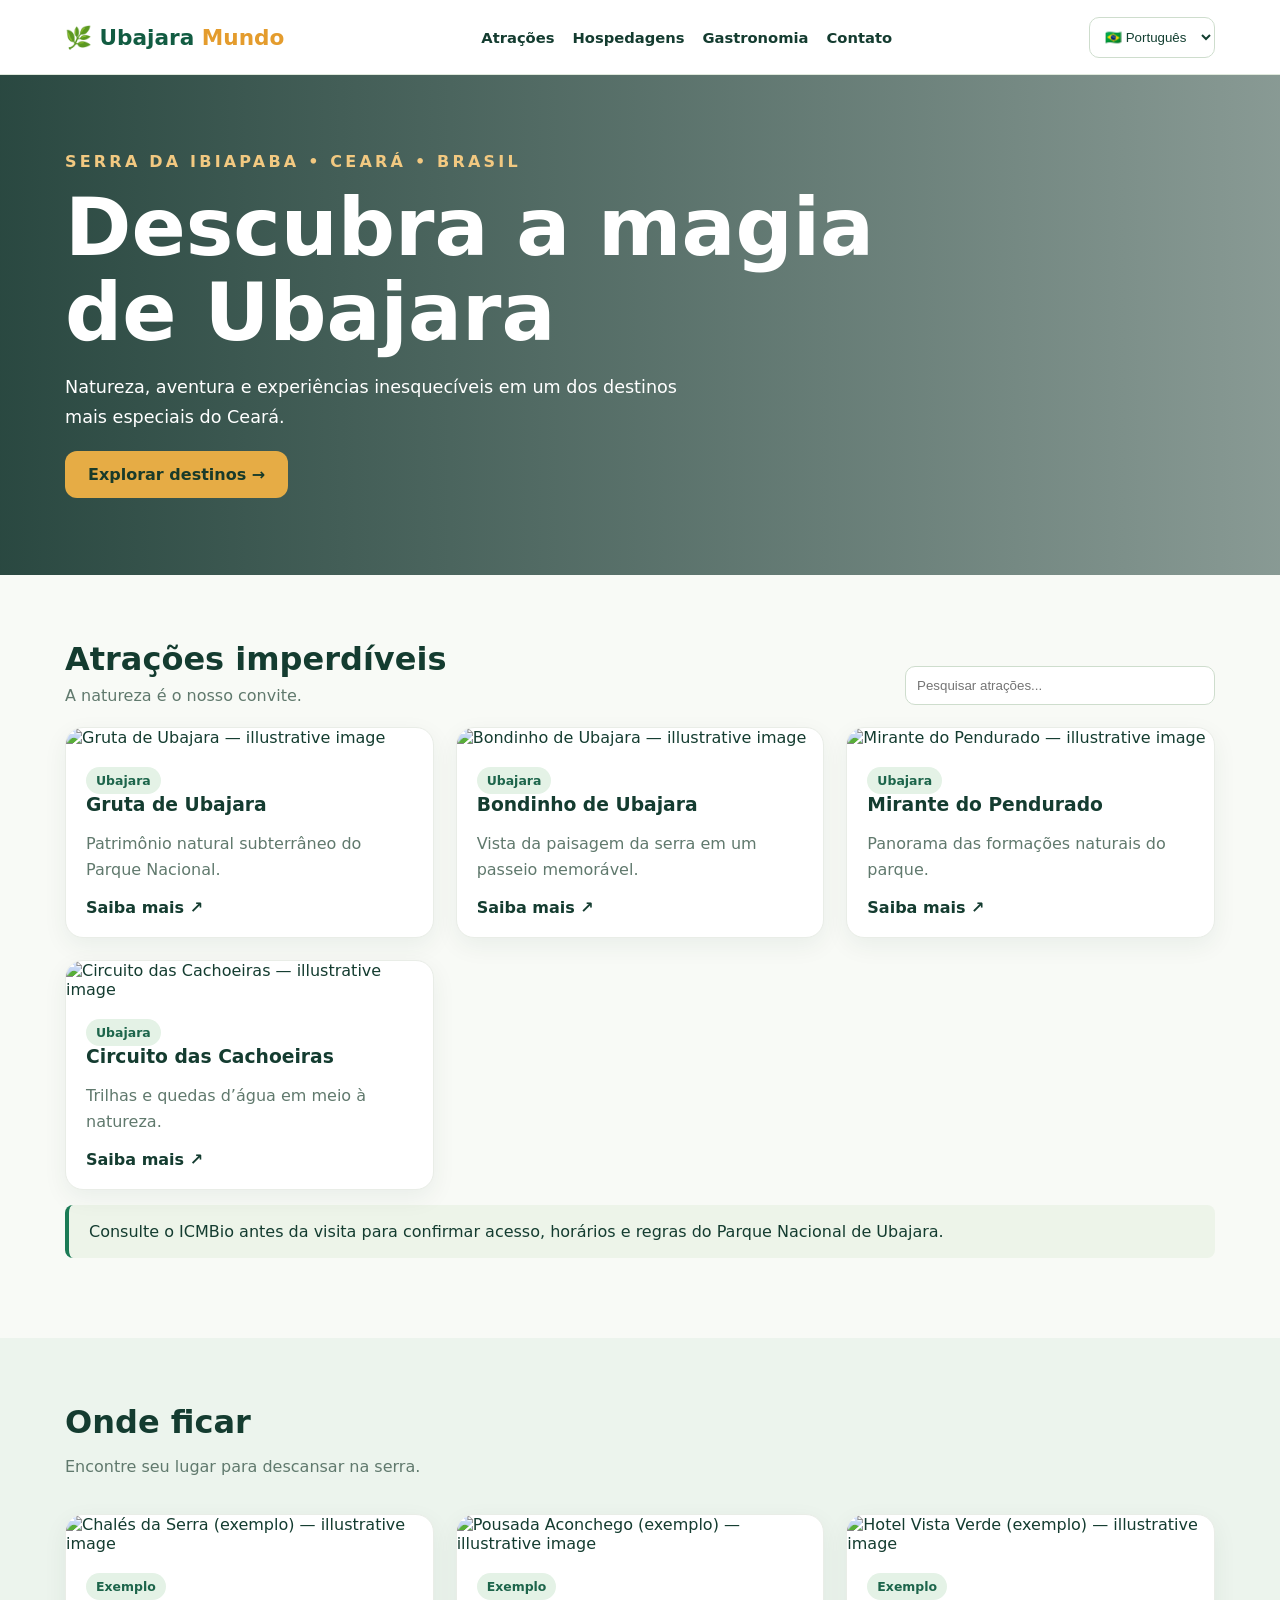
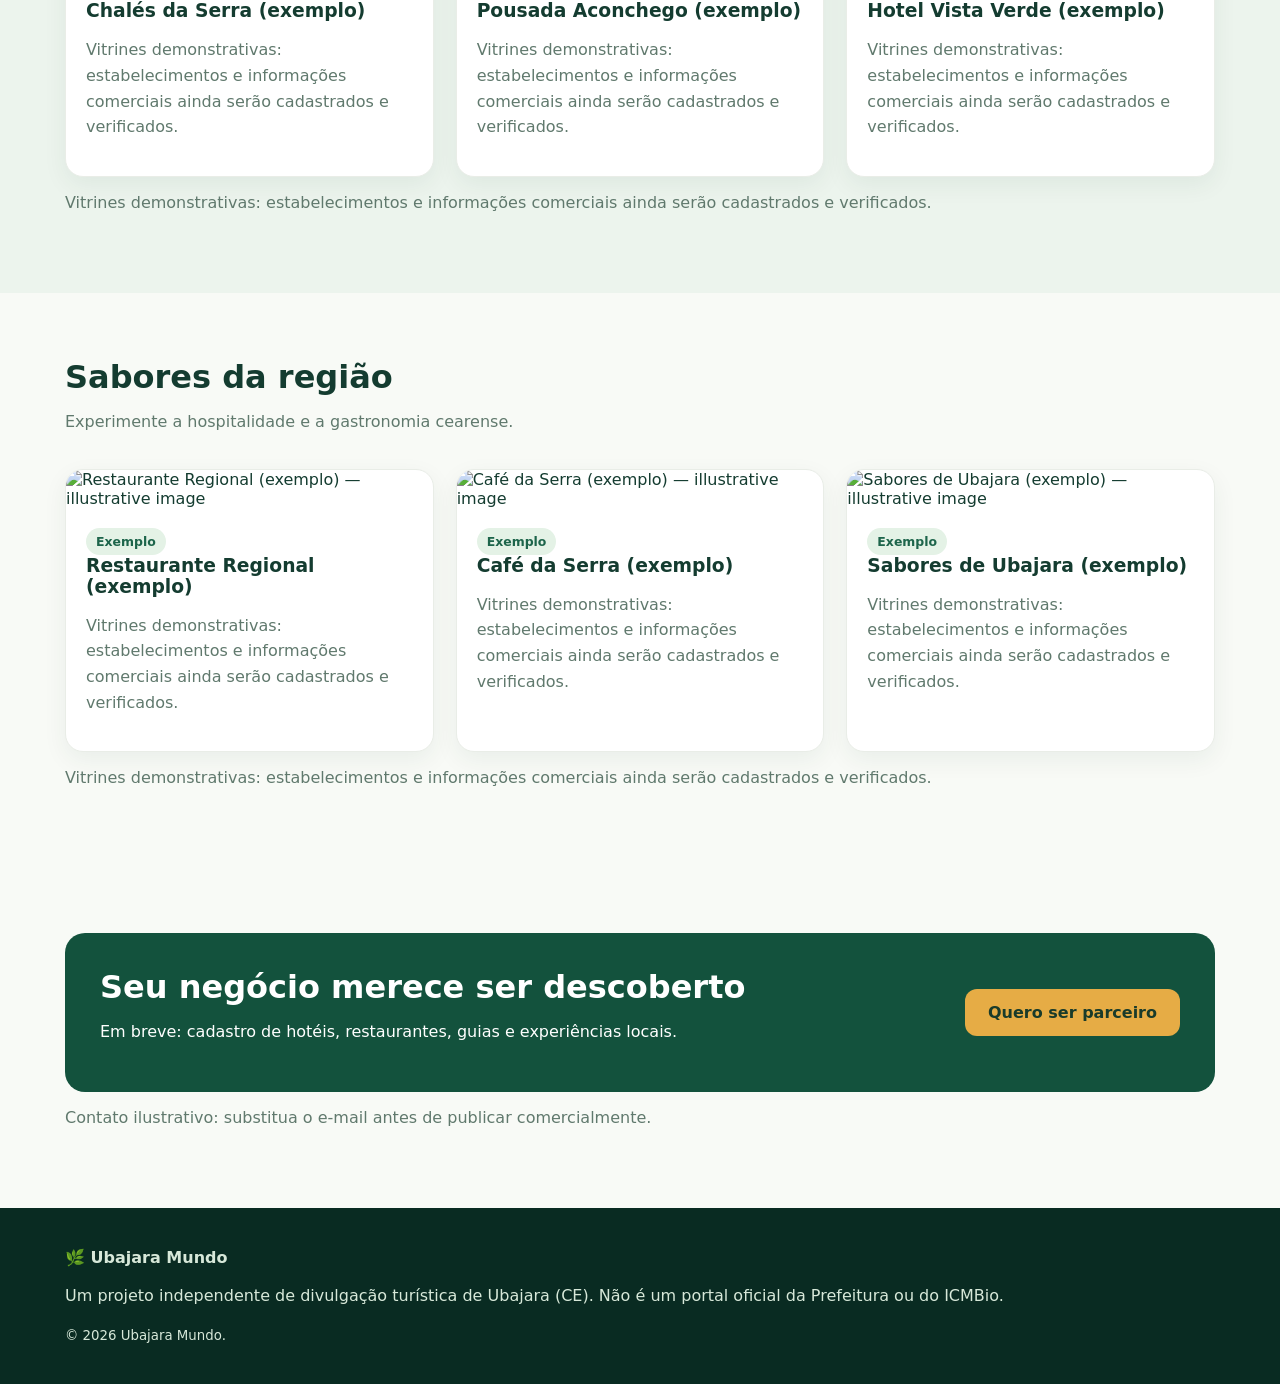
==== ubajara-mundo/index.html @ 4cf6f769 "feat: adiciona portal turístico Ubajara Mundo multilíngue" ====
<!doctype html>
<html lang="pt-BR"><head><meta charset="UTF-8"><meta name="viewport" content="width=device-width,initial-scale=1"><meta name="description" content="Ubajara Mundo: explore atrações, hospedagens e gastronomia em Ubajara, Ceará."><title>Ubajara Mundo | Explore a Serra da Ibiapaba</title><style>
:root{font-family:system-ui,-apple-system,Segoe UI,sans-serif;color:#143c30;background:#f8faf6}*{box-sizing:border-box}body{margin:0}a{text-decoration:none;color:inherit}header{position:sticky;top:0;z-index:5;background:#ffffffec;backdrop-filter:blur(12px);border-bottom:1px solid #dfe8dc}.wrap{width:min(1150px,92%);margin:auto}.nav{display:flex;align-items:center;justify-content:space-between;gap:15px;min-height:74px}.logo{font-weight:900;font-size:1.35rem;color:#125c42}.logo span{color:#e49c2d}nav{display:flex;gap:18px;flex-wrap:wrap}nav a{font-size:.92rem;font-weight:600}select,input{border:1px solid #ceddcd;padding:11px;border-radius:10px;background:white;color:#133f31}.hero{position:relative;min-height:500px;display:grid;place-items:center;color:white;background:linear-gradient(90deg,#092c24dc,#092c2477),url('https://images.unsplash.com/photo-1472396961693-142e6e269027?auto=format&fit=crop&w=1600&q=85') center/cover}.hero .wrap{padding:70px 0}.eyebrow{text-transform:uppercase;letter-spacing:.2em;color:#f2c981;font-weight:700}.hero h1{font-size:clamp(2.8rem,7vw,5rem);max-width:850px;line-height:1.06;margin:15px 0}.hero p{font-size:1.1rem;max-width:630px;line-height:1.7}.btn{display:inline-flex;padding:14px 23px;border-radius:12px;background:#e6ac45;color:#193b2a;font-weight:800;cursor:pointer;border:0}.btn:hover{filter:brightness(.94)}section{padding:65px 0}.section-head{display:flex;justify-content:space-between;align-items:end;gap:16px;flex-wrap:wrap;margin-bottom:22px}h2{font-size:2rem;margin:0 0 8px}.muted{color:#60796d}.grid{display:grid;grid-template-columns:repeat(3,minmax(0,1fr));gap:22px}.card{background:white;border-radius:18px;overflow:hidden;box-shadow:0 8px 24px #143c3010;border:1px solid #e9ede7}.photo{height:210px;width:100%;object-fit:cover}.content{padding:20px}.content h3{margin:0 0 8px}.tag{display:inline-block;padding:6px 10px;background:#e4f2e6;color:#1d654b;border-radius:99px;font-size:.78rem;font-weight:700}.content p{line-height:1.6}.search{min-width:260px;max-width:100%;width:310px}.note{background:#edf4e9;border-left:4px solid #1b7b56;padding:17px 20px;border-radius:8px;margin:15px 0}.light{background:#ecf4ed}.cta{background:#13523d;color:white;border-radius:20px;padding:35px;display:flex;align-items:center;justify-content:space-between;gap:20px;flex-wrap:wrap}footer{background:#092b22;color:#d7e8d9;padding:40px 0}footer p{line-height:1.6}.hide{display:none!important}@media(max-width:800px){.grid{grid-template-columns:repeat(2,1fr)}.nav{flex-wrap:wrap;padding:12px 0}nav{order:3;width:100%;justify-content:space-between}.hero{min-height:430px}}@media(max-width:570px){.grid{grid-template-columns:1fr}nav a{font-size:.8rem}.hero .wrap{padding:50px 0}section{padding:45px 0}}
</style></head><body><header><div class="wrap nav"><a class="logo" href="#">🌿 Ubajara <span>Mundo</span></a><nav><a href="#atracoes" data-i="navAttractions">Atrações</a><a href="#hospedagem" data-i="navStay">Hospedagens</a><a href="#gastronomia" data-i="navFood">Gastronomia</a><a href="#contato" data-i="navContact">Contato</a></nav><select id="lang" aria-label="Idioma"><option value="pt">🇧🇷 Português</option><option value="en">🇺🇸 English</option><option value="es">🇪🇸 Español</option></select></div></header>
<main><div class="hero"><div class="wrap"><div class="eyebrow" data-i="heroKicker">Serra da Ibiapaba • Ceará • Brasil</div><h1 data-i="heroTitle">Descubra a magia de Ubajara</h1><p data-i="heroText">Natureza, aventura e experiências inesquecíveis em um dos destinos mais especiais do Ceará.</p><a class="btn" href="#atracoes" data-i="explore">Explorar destinos →</a></div></div>
<section id="atracoes" class="wrap"><div class="section-head"><div><h2 data-i="attractionsTitle">Atrações imperdíveis</h2><div class="muted" data-i="attractionsText">A natureza é o nosso convite.</div></div><input class="search" id="search" type="search" placeholder="Pesquisar atrações..." aria-label="Pesquisar atrações"></div><div id="attractions" class="grid"></div><div class="note" data-i="attractionNotice">Consulte o ICMBio antes da visita para confirmar acesso, horários e regras do Parque Nacional de Ubajara.</div></section>
<section id="hospedagem" class="light"><div class="wrap"><div class="section-head"><div><h2 data-i="stayTitle">Onde ficar</h2><p class="muted" data-i="stayText">Encontre seu lugar para descansar na serra.</p></div></div><div id="stays" class="grid"></div><p class="muted" data-i="demoNotice">Vitrines demonstrativas: estabelecimentos e informações comerciais ainda serão cadastrados e verificados.</p></div></section>
<section id="gastronomia" class="wrap"><div class="section-head"><div><h2 data-i="foodTitle">Sabores da região</h2><p class="muted" data-i="foodText">Experimente a hospitalidade e a gastronomia cearense.</p></div></div><div id="foods" class="grid"></div><p class="muted" data-i="demoNotice">Vitrines demonstrativas: estabelecimentos e informações comerciais ainda serão cadastrados e verificados.</p></section>
<section id="contato" class="wrap"><div class="cta"><div><h2 data-i="partnerTitle">Seu negócio merece ser descoberto</h2><p data-i="partnerText">Em breve: cadastro de hotéis, restaurantes, guias e experiências locais.</p></div><a class="btn" href="mailto:contato@example.com?subject=Ubajara%20Mundo%20-%20Parceria" data-i="partnerButton">Quero ser parceiro</a></div><p class="muted" data-i="emailNotice">Contato ilustrativo: substitua o e-mail antes de publicar comercialmente.</p></section></main>
<footer><div class="wrap"><strong>🌿 Ubajara Mundo</strong><p data-i="footer">Um projeto independente de divulgação turística de Ubajara (CE). Não é um portal oficial da Prefeitura ou do ICMBio.</p><small>© <span id="year"></span> Ubajara Mundo.</small></div></footer>
<script>
const dict={pt:{navAttractions:"Atrações",navStay:"Hospedagens",navFood:"Gastronomia",navContact:"Contato",heroKicker:"Serra da Ibiapaba • Ceará • Brasil",heroTitle:"Descubra a magia de Ubajara",heroText:"Natureza, aventura e experiências inesquecíveis em um dos destinos mais especiais do Ceará.",explore:"Explorar destinos →",attractionsTitle:"Atrações imperdíveis",attractionsText:"A natureza é o nosso convite.",attractionNotice:"Consulte o ICMBio antes da visita para confirmar acesso, horários e regras do Parque Nacional de Ubajara.",stayTitle:"Onde ficar",stayText:"Encontre seu lugar para descansar na serra.",foodTitle:"Sabores da região",foodText:"Experimente a hospitalidade e a gastronomia cearense.",demoNotice:"Vitrines demonstrativas: estabelecimentos e informações comerciais ainda serão cadastrados e verificados.",partnerTitle:"Seu negócio merece ser descoberto",partnerText:"Em breve: cadastro de hotéis, restaurantes, guias e experiências locais.",partnerButton:"Quero ser parceiro",emailNotice:"Contato ilustrativo: substitua o e-mail antes de publicar comercialmente.",footer:"Um projeto independente de divulgação turística de Ubajara (CE). Não é um portal oficial da Prefeitura ou do ICMBio.",search:"Pesquisar atrações...",details:"Saiba mais",demo:"Exemplo",entries:["Gruta de Ubajara","Bondinho de Ubajara","Mirante do Pendurado","Circuito das Cachoeiras"],descs:["Patrimônio natural subterrâneo do Parque Nacional.","Vista da paisagem da serra em um passeio memorável.","Panorama das formações naturais do parque.","Trilhas e quedas d’água em meio à natureza."],stays:["Chalés da Serra (exemplo)","Pousada Aconchego (exemplo)","Hotel Vista Verde (exemplo)"],foods:["Restaurante Regional (exemplo)","Café da Serra (exemplo)","Sabores de Ubajara (exemplo)"]},en:{navAttractions:"Attractions",navStay:"Places to stay",navFood:"Food",navContact:"Contact",heroKicker:"Ibiapaba Highlands • Ceará • Brazil",heroTitle:"Discover the magic of Ubajara",heroText:"Nature, adventure and unforgettable experiences in one of Ceará's most special destinations.",explore:"Explore destinations →",attractionsTitle:"Must-see attractions",attractionsText:"Nature is calling.",attractionNotice:"Check with ICMBio before visiting for access, opening hours and park rules.",stayTitle:"Where to stay",stayText:"Find a place to relax in the highlands.",foodTitle:"Local flavors",foodText:"Explore the food and hospitality of Ceará.",demoNotice:"Demonstration listings: businesses and details are not yet verified.",partnerTitle:"Help travelers discover your business",partnerText:"Coming soon: listings for hotels, restaurants, guides and experiences.",partnerButton:"Become a partner",emailNotice:"Placeholder contact: replace the email before commercial launch.",footer:"An independent tourism promotion project for Ubajara, Ceará. Not an official city government or ICMBio website.",search:"Search attractions...",details:"Learn more",demo:"Sample",entries:["Ubajara Cave","Ubajara Cable Car","Pendurado Viewpoint","Waterfalls Circuit"],descs:["A remarkable natural cave in the National Park.","Scenic views of the highlands.","Panoramic views of the park's landscapes.","Trails and waterfalls surrounded by nature."],stays:["Highland Chalets (sample)","Cozy Guesthouse (sample)","Green View Hotel (sample)"],foods:["Regional Restaurant (sample)","Highland Café (sample)","Ubajara Flavors (sample)"]},es:{navAttractions:"Atracciones",navStay:"Alojamientos",navFood:"Gastronomía",navContact:"Contacto",heroKicker:"Sierra de Ibiapaba • Ceará • Brasil",heroTitle:"Descubre la magia de Ubajara",heroText:"Naturaleza, aventura y experiencias inolvidables en uno de los destinos más especiales de Ceará.",explore:"Explorar destinos →",attractionsTitle:"Atracciones imprescindibles",attractionsText:"La naturaleza te invita.",attractionNotice:"Consulta con ICMBio antes de la visita para confirmar acceso, horarios y normas del parque.",stayTitle:"Dónde alojarse",stayText:"Encuentra tu lugar para descansar en la sierra.",foodTitle:"Sabores de la región",foodText:"Conoce la gastronomía y hospitalidad de Ceará.",demoNotice:"Anuncios demostrativos: los establecimientos y datos todavía no han sido verificados.",partnerTitle:"Tu negocio merece ser descubierto",partnerText:"Próximamente: registro de hoteles, restaurantes, guías y experiencias.",partnerButton:"Quiero colaborar",emailNotice:"Contacto de ejemplo: sustituye el correo antes del lanzamiento comercial.",footer:"Proyecto independiente para promover el turismo de Ubajara (CE). No es un sitio oficial del ayuntamiento ni de ICMBio.",search:"Buscar atracciones...",details:"Conocer más",demo:"Ejemplo",entries:["Gruta de Ubajara","Teleférico de Ubajara","Mirador del Pendurado","Circuito de las Cascadas"],descs:["Una maravilla natural del Parque Nacional.","Vistas de la sierra en un paseo memorable.","Vistas panorámicas del parque.","Senderos y cascadas rodeados de naturaleza."],stays:["Cabañas de la Sierra (ejemplo)","Posada Acogedora (ejemplo)","Hotel Vista Verde (ejemplo)"],foods:["Restaurante Regional (ejemplo)","Café de la Sierra (ejemplo)","Sabores de Ubajara (ejemplo)"]}};
const pics=["https://images.unsplash.com/photo-1504870712357-65ea720d6078?auto=format&fit=crop&w=900&q=80","https://images.unsplash.com/photo-1464822759023-fed622ff2c3b?auto=format&fit=crop&w=900&q=80","https://images.unsplash.com/photo-1470770841072-f978cf4d019e?auto=format&fit=crop&w=900&q=80","https://images.unsplash.com/photo-1433086966358-54859d0ed716?auto=format&fit=crop&w=900&q=80"];const hp=["https://images.unsplash.com/photo-1449158743715-0a90ebb6d2d8?auto=format&fit=crop&w=900&q=80","https://images.unsplash.com/photo-1520250497591-112f2f40a3f4?auto=format&fit=crop&w=900&q=80","https://images.unsplash.com/photo-1566073771259-6a8506099945?auto=format&fit=crop&w=900&q=80"];const fp=["https://images.unsplash.com/photo-1552566626-52f8b828add9?auto=format&fit=crop&w=900&q=80","https://images.unsplash.com/photo-1509042239860-f550ce710b93?auto=format&fit=crop&w=900&q=80","https://images.unsplash.com/photo-1555396273-367ea4eb4db5?auto=format&fit=crop&w=900&q=80"];
let current="pt";const el=id=>document.getElementById(id);function card(name,desc,img,tag,url){const article=document.createElement("article");article.className="card";const photo=document.createElement("img");photo.className="photo";photo.src=img;photo.loading="lazy";photo.alt=name+" — illustrative image";article.append(photo);const c=document.createElement("div");c.className="content";const b=document.createElement("span");b.className="tag";b.textContent=tag;const h=document.createElement("h3");h.textContent=name;const p=document.createElement("p");p.className="muted";p.textContent=desc;c.append(b,h,p);if(url){const a=document.createElement("a");a.href=url;a.target="_blank";a.rel="noopener noreferrer";a.textContent=dict[current].details+" ↗";a.style.fontWeight="700";c.append(a)}article.append(c);return article}
function draw(){let d=dict[current];document.documentElement.lang=current;document.querySelectorAll("[data-i]").forEach(n=>n.textContent=d[n.dataset.i]);el("search").placeholder=d.search;let term=el("search").value.toLocaleLowerCase();el("attractions").replaceChildren(...d.entries.map((n,i)=>({n,i})).filter(x=>(x.n+" "+d.descs[x.i]).toLocaleLowerCase().includes(term)).map(x=>card(x.n,d.descs[x.i],pics[x.i],"Ubajara", "https://www.google.com/maps/search/?api=1&query="+encodeURIComponent("Parque Nacional de Ubajara "+x.n))));el("stays").replaceChildren(...d.stays.map((n,i)=>card(n,d.demoNotice,hp[i],d.demo)));el("foods").replaceChildren(...d.foods.map((n,i)=>card(n,d.demoNotice,fp[i],d.demo)));}
el("lang").addEventListener("change",e=>{current=e.target.value;draw()});el("search").addEventListener("input",draw);el("year").textContent=new Date().getFullYear();draw();
</script></body></html>
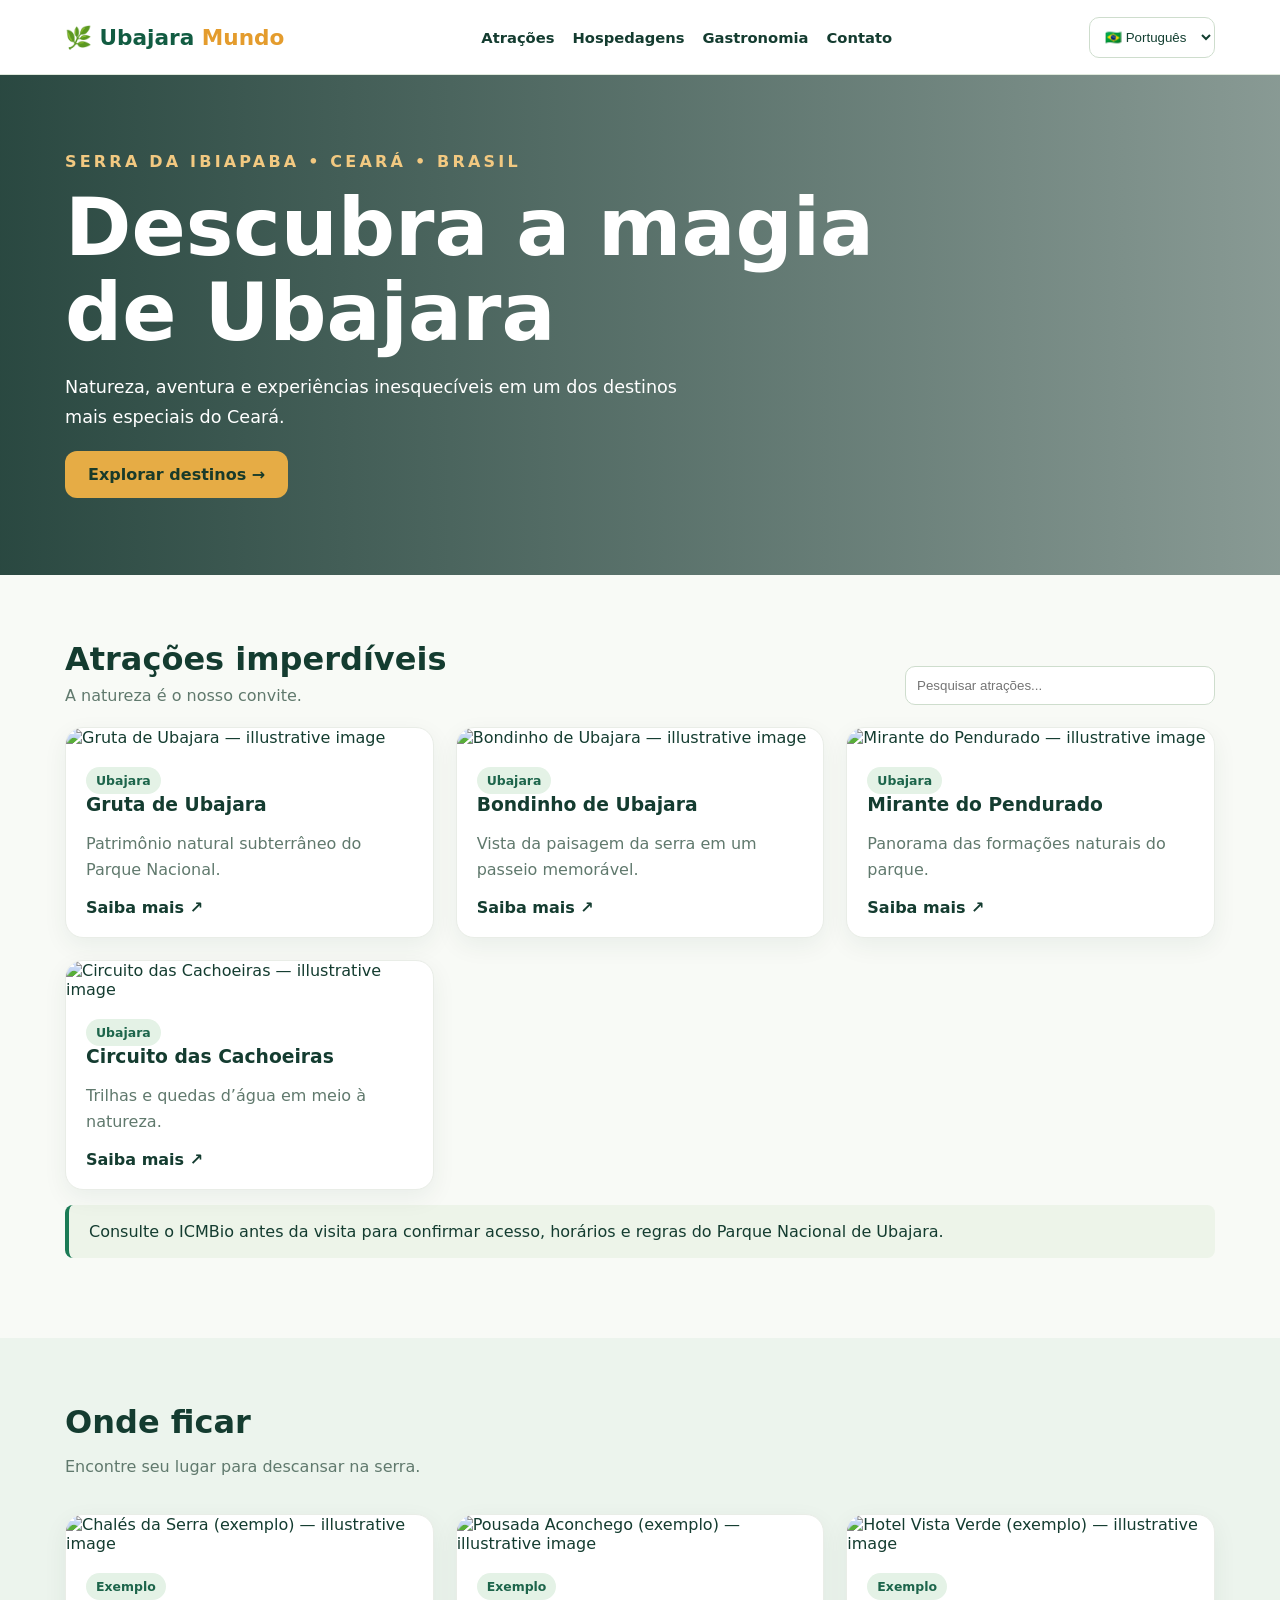
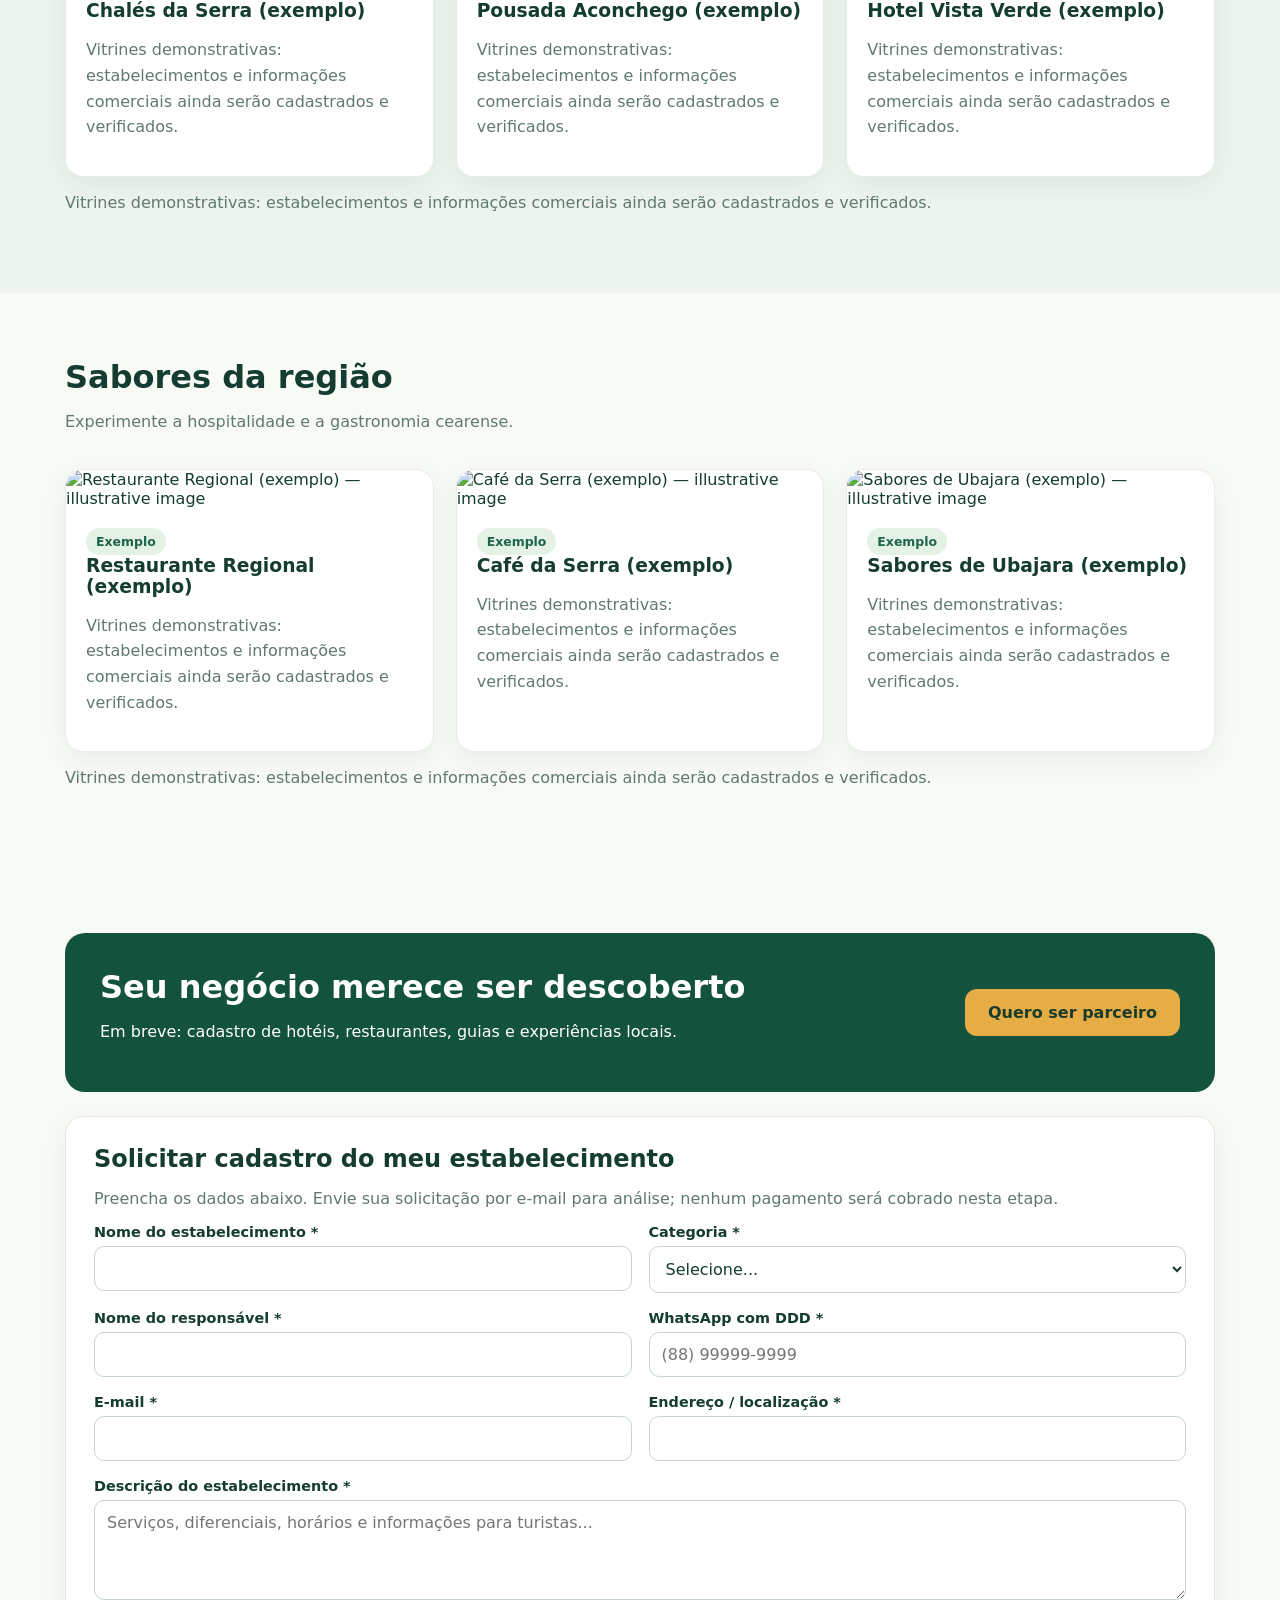
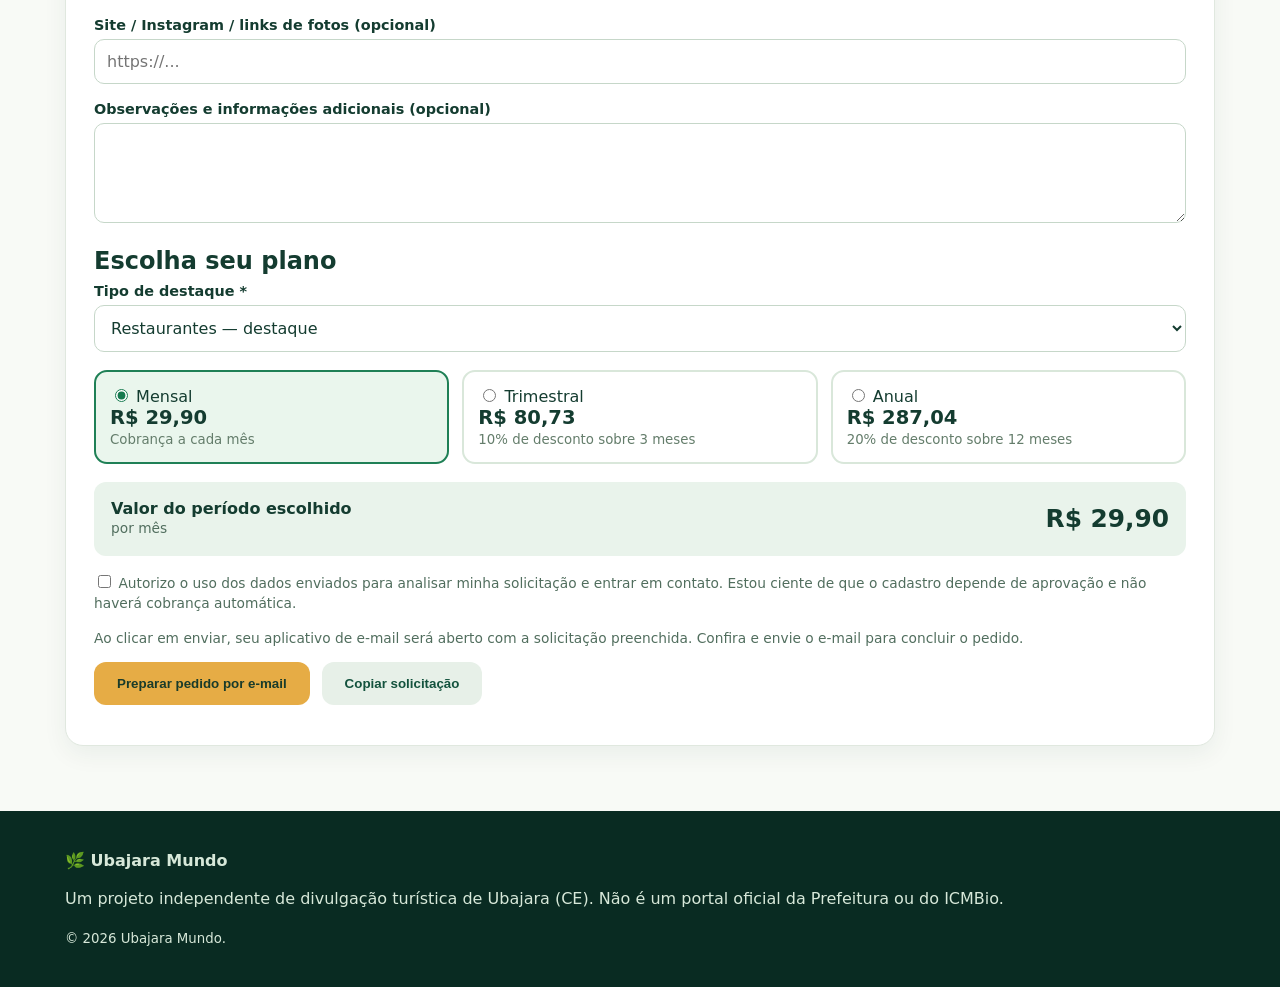
==== commit c6c3a9f7: "feat: formulário de parceria com planos mensal, trimestral e anual" ====
--- a/ubajara-mundo/index.html
+++ b/ubajara-mundo/index.html
@@ -1,12 +1,40 @@
 <!doctype html>
 <html lang="pt-BR"><head><meta charset="UTF-8"><meta name="viewport" content="width=device-width,initial-scale=1"><meta name="description" content="Ubajara Mundo: explore atrações, hospedagens e gastronomia em Ubajara, Ceará."><title>Ubajara Mundo | Explore a Serra da Ibiapaba</title><style>
 :root{font-family:system-ui,-apple-system,Segoe UI,sans-serif;color:#143c30;background:#f8faf6}*{box-sizing:border-box}body{margin:0}a{text-decoration:none;color:inherit}header{position:sticky;top:0;z-index:5;background:#ffffffec;backdrop-filter:blur(12px);border-bottom:1px solid #dfe8dc}.wrap{width:min(1150px,92%);margin:auto}.nav{display:flex;align-items:center;justify-content:space-between;gap:15px;min-height:74px}.logo{font-weight:900;font-size:1.35rem;color:#125c42}.logo span{color:#e49c2d}nav{display:flex;gap:18px;flex-wrap:wrap}nav a{font-size:.92rem;font-weight:600}select,input{border:1px solid #ceddcd;padding:11px;border-radius:10px;background:white;color:#133f31}.hero{position:relative;min-height:500px;display:grid;place-items:center;color:white;background:linear-gradient(90deg,#092c24dc,#092c2477),url('https://images.unsplash.com/photo-1472396961693-142e6e269027?auto=format&fit=crop&w=1600&q=85') center/cover}.hero .wrap{padding:70px 0}.eyebrow{text-transform:uppercase;letter-spacing:.2em;color:#f2c981;font-weight:700}.hero h1{font-size:clamp(2.8rem,7vw,5rem);max-width:850px;line-height:1.06;margin:15px 0}.hero p{font-size:1.1rem;max-width:630px;line-height:1.7}.btn{display:inline-flex;padding:14px 23px;border-radius:12px;background:#e6ac45;color:#193b2a;font-weight:800;cursor:pointer;border:0}.btn:hover{filter:brightness(.94)}section{padding:65px 0}.section-head{display:flex;justify-content:space-between;align-items:end;gap:16px;flex-wrap:wrap;margin-bottom:22px}h2{font-size:2rem;margin:0 0 8px}.muted{color:#60796d}.grid{display:grid;grid-template-columns:repeat(3,minmax(0,1fr));gap:22px}.card{background:white;border-radius:18px;overflow:hidden;box-shadow:0 8px 24px #143c3010;border:1px solid #e9ede7}.photo{height:210px;width:100%;object-fit:cover}.content{padding:20px}.content h3{margin:0 0 8px}.tag{display:inline-block;padding:6px 10px;background:#e4f2e6;color:#1d654b;border-radius:99px;font-size:.78rem;font-weight:700}.content p{line-height:1.6}.search{min-width:260px;max-width:100%;width:310px}.note{background:#edf4e9;border-left:4px solid #1b7b56;padding:17px 20px;border-radius:8px;margin:15px 0}.light{background:#ecf4ed}.cta{background:#13523d;color:white;border-radius:20px;padding:35px;display:flex;align-items:center;justify-content:space-between;gap:20px;flex-wrap:wrap}footer{background:#092b22;color:#d7e8d9;padding:40px 0}footer p{line-height:1.6}.hide{display:none!important}@media(max-width:800px){.grid{grid-template-columns:repeat(2,1fr)}.nav{flex-wrap:wrap;padding:12px 0}nav{order:3;width:100%;justify-content:space-between}.hero{min-height:430px}}@media(max-width:570px){.grid{grid-template-columns:1fr}nav a{font-size:.8rem}.hero .wrap{padding:50px 0}section{padding:45px 0}}
+
+.partner-form{margin-top:24px;background:#fff;border:1px solid #e0e8df;border-radius:18px;padding:28px;box-shadow:0 8px 24px #143c3010}.partner-form h3{font-size:1.5rem;margin:0 0 8px}.fields{display:grid;grid-template-columns:repeat(2,minmax(0,1fr));gap:17px}.field{display:flex;flex-direction:column;gap:6px}.field label{font-weight:700;font-size:.9rem}.field input,.field select,.field textarea{width:100%;border:1px solid #c6d7c9;border-radius:10px;padding:12px;font:inherit;color:#143c30;background:white}.field textarea{min-height:100px;resize:vertical}.field.wide{grid-column:1/-1}.plans{display:grid;grid-template-columns:repeat(3,minmax(0,1fr));gap:13px;margin:18px 0}.plan{border:2px solid #d9e7da;border-radius:13px;padding:14px;cursor:pointer}.plan:has(input:checked){border-color:#1f8056;background:#eaf6ed}.plan input{accent-color:#167a4f}.plan strong{display:block;font-size:1.22rem}.plan small{color:#647d6b}.price-summary{background:#e9f3eb;padding:17px;border-radius:12px;margin:16px 0;display:flex;align-items:center;justify-content:space-between;gap:12px}.price-summary strong{font-size:1.55rem}.form-note{font-size:.86rem;line-height:1.5;color:#516e5e}.form-actions{display:flex;gap:12px;flex-wrap:wrap}.secondary-btn{background:#e7f0e8;color:#13523d}.status{margin-top:12px;font-weight:600}@media(max-width:640px){.fields,.plans{grid-template-columns:1fr}.partner-form{padding:18px}}
 </style></head><body><header><div class="wrap nav"><a class="logo" href="#">🌿 Ubajara <span>Mundo</span></a><nav><a href="#atracoes" data-i="navAttractions">Atrações</a><a href="#hospedagem" data-i="navStay">Hospedagens</a><a href="#gastronomia" data-i="navFood">Gastronomia</a><a href="#contato" data-i="navContact">Contato</a></nav><select id="lang" aria-label="Idioma"><option value="pt">🇧🇷 Português</option><option value="en">🇺🇸 English</option><option value="es">🇪🇸 Español</option></select></div></header>
 <main><div class="hero"><div class="wrap"><div class="eyebrow" data-i="heroKicker">Serra da Ibiapaba • Ceará • Brasil</div><h1 data-i="heroTitle">Descubra a magia de Ubajara</h1><p data-i="heroText">Natureza, aventura e experiências inesquecíveis em um dos destinos mais especiais do Ceará.</p><a class="btn" href="#atracoes" data-i="explore">Explorar destinos →</a></div></div>
 <section id="atracoes" class="wrap"><div class="section-head"><div><h2 data-i="attractionsTitle">Atrações imperdíveis</h2><div class="muted" data-i="attractionsText">A natureza é o nosso convite.</div></div><input class="search" id="search" type="search" placeholder="Pesquisar atrações..." aria-label="Pesquisar atrações"></div><div id="attractions" class="grid"></div><div class="note" data-i="attractionNotice">Consulte o ICMBio antes da visita para confirmar acesso, horários e regras do Parque Nacional de Ubajara.</div></section>
 <section id="hospedagem" class="light"><div class="wrap"><div class="section-head"><div><h2 data-i="stayTitle">Onde ficar</h2><p class="muted" data-i="stayText">Encontre seu lugar para descansar na serra.</p></div></div><div id="stays" class="grid"></div><p class="muted" data-i="demoNotice">Vitrines demonstrativas: estabelecimentos e informações comerciais ainda serão cadastrados e verificados.</p></div></section>
 <section id="gastronomia" class="wrap"><div class="section-head"><div><h2 data-i="foodTitle">Sabores da região</h2><p class="muted" data-i="foodText">Experimente a hospitalidade e a gastronomia cearense.</p></div></div><div id="foods" class="grid"></div><p class="muted" data-i="demoNotice">Vitrines demonstrativas: estabelecimentos e informações comerciais ainda serão cadastrados e verificados.</p></section>
-<section id="contato" class="wrap"><div class="cta"><div><h2 data-i="partnerTitle">Seu negócio merece ser descoberto</h2><p data-i="partnerText">Em breve: cadastro de hotéis, restaurantes, guias e experiências locais.</p></div><a class="btn" href="mailto:contato@example.com?subject=Ubajara%20Mundo%20-%20Parceria" data-i="partnerButton">Quero ser parceiro</a></div><p class="muted" data-i="emailNotice">Contato ilustrativo: substitua o e-mail antes de publicar comercialmente.</p></section></main>
+<section id="contato" class="wrap"><div class="cta"><div><h2 data-i="partnerTitle">Seu negócio merece ser descoberto</h2><p data-i="partnerText">Em breve: cadastro de hotéis, restaurantes, guias e experiências locais.</p></div><a class="btn" href="#pedido-parceiro" data-i="partnerButton">Quero ser parceiro</a></div><div id="pedido-parceiro" class="partner-form">
+<h3 data-i="formTitle">Solicitar cadastro do meu estabelecimento</h3>
+<p class="muted" data-i="formIntro">Preencha os dados abaixo. Envie sua solicitação por e-mail para análise; nenhum pagamento será cobrado nesta etapa.</p>
+<form id="partnerForm">
+<div class="fields">
+<div class="field"><label for="company" data-i="companyLabel">Nome do estabelecimento *</label><input id="company" required maxlength="100" autocomplete="organization"></div>
+<div class="field"><label for="category" data-i="categoryLabel">Categoria *</label><select id="category" required><option value="" data-i="choose">Selecione...</option><option value="restaurante" data-i="restaurant">Restaurante / café</option><option value="hospedagem" data-i="lodging">Hotel / pousada / chalé</option><option value="experiencia" data-i="experience">Guia / passeio / experiência</option><option value="outros" data-i="other">Outros serviços turísticos</option></select></div>
+<div class="field"><label for="person" data-i="personLabel">Nome do responsável *</label><input id="person" required maxlength="100" autocomplete="name"></div>
+<div class="field"><label for="phone" data-i="phoneLabel">WhatsApp com DDD *</label><input id="phone" required type="tel" inputmode="tel" placeholder="(88) 99999-9999" pattern="[0-9()+.\-\s]{10,20}"></div>
+<div class="field"><label for="email" data-i="emailLabel">E-mail *</label><input id="email" type="email" required autocomplete="email"></div>
+<div class="field"><label for="address" data-i="addressLabel">Endereço / localização *</label><input id="address" required maxlength="180"></div>
+<div class="field wide"><label for="description" data-i="descriptionLabel">Descrição do estabelecimento *</label><textarea id="description" required maxlength="1200" placeholder="Serviços, diferenciais, horários e informações para turistas..."></textarea></div>
+<div class="field wide"><label for="links" data-i="linksLabel">Site / Instagram / links de fotos (opcional)</label><input id="links" maxlength="400" placeholder="https://..."></div>
+<div class="field wide"><label for="notes" data-i="notesLabel">Observações e informações adicionais (opcional)</label><textarea id="notes" maxlength="800"></textarea></div>
+</div>
+<h3 data-i="planTitle" style="margin-top:24px">Escolha seu plano</h3>
+<div class="field"><label for="tier" data-i="tierLabel">Tipo de destaque *</label><select id="tier"><option value="restaurante" data-i="tierRestaurant">Restaurantes — destaque</option><option value="hospedagem" data-i="tierLodging">Hospedagens — destaque</option><option value="premium" data-i="tierPremium">Parceiro premium — destaque especial</option></select></div>
+<div class="plans">
+<label class="plan"><input type="radio" name="period" value="mensal" checked> <span data-i="monthly">Mensal</span><strong id="monthlyPrice"></strong><small data-i="monthlyNote">Cobrança a cada mês</small></label>
+<label class="plan"><input type="radio" name="period" value="trimestral"> <span data-i="quarterly">Trimestral</span><strong id="quarterPrice"></strong><small data-i="quarterNote">10% de desconto sobre 3 meses</small></label>
+<label class="plan"><input type="radio" name="period" value="anual"> <span data-i="yearly">Anual</span><strong id="yearPrice"></strong><small data-i="yearNote">20% de desconto sobre 12 meses</small></label>
+</div>
+<div class="price-summary"><div><b data-i="totalLabel">Valor do período escolhido</b><div class="form-note" id="periodInfo"></div></div><strong id="totalPrice">R$ 29,90</strong></div>
+<label class="form-note"><input type="checkbox" id="consent" required> <span data-i="consentText">Autorizo o uso dos dados enviados para analisar minha solicitação e entrar em contato. Estou ciente de que o cadastro depende de aprovação e não haverá cobrança automática.</span></label>
+<p class="form-note" data-i="submitNote">Ao clicar em enviar, seu aplicativo de e-mail será aberto com a solicitação preenchida. Confira e envie o e-mail para concluir o pedido.</p>
+<div class="form-actions"><button type="submit" class="btn" data-i="sendRequest">Preparar pedido por e-mail</button><button type="button" id="copyRequest" class="btn secondary-btn" data-i="copyRequest">Copiar solicitação</button></div><div class="status" id="formStatus" role="status" aria-live="polite"></div>
+</form></div></section></main>
 <footer><div class="wrap"><strong>🌿 Ubajara Mundo</strong><p data-i="footer">Um projeto independente de divulgação turística de Ubajara (CE). Não é um portal oficial da Prefeitura ou do ICMBio.</p><small>© <span id="year"></span> Ubajara Mundo.</small></div></footer>
 <script>
 const dict={pt:{navAttractions:"Atrações",navStay:"Hospedagens",navFood:"Gastronomia",navContact:"Contato",heroKicker:"Serra da Ibiapaba • Ceará • Brasil",heroTitle:"Descubra a magia de Ubajara",heroText:"Natureza, aventura e experiências inesquecíveis em um dos destinos mais especiais do Ceará.",explore:"Explorar destinos →",attractionsTitle:"Atrações imperdíveis",attractionsText:"A natureza é o nosso convite.",attractionNotice:"Consulte o ICMBio antes da visita para confirmar acesso, horários e regras do Parque Nacional de Ubajara.",stayTitle:"Onde ficar",stayText:"Encontre seu lugar para descansar na serra.",foodTitle:"Sabores da região",foodText:"Experimente a hospitalidade e a gastronomia cearense.",demoNotice:"Vitrines demonstrativas: estabelecimentos e informações comerciais ainda serão cadastrados e verificados.",partnerTitle:"Seu negócio merece ser descoberto",partnerText:"Em breve: cadastro de hotéis, restaurantes, guias e experiências locais.",partnerButton:"Quero ser parceiro",emailNotice:"Contato ilustrativo: substitua o e-mail antes de publicar comercialmente.",footer:"Um projeto independente de divulgação turística de Ubajara (CE). Não é um portal oficial da Prefeitura ou do ICMBio.",search:"Pesquisar atrações...",details:"Saiba mais",demo:"Exemplo",entries:["Gruta de Ubajara","Bondinho de Ubajara","Mirante do Pendurado","Circuito das Cachoeiras"],descs:["Patrimônio natural subterrâneo do Parque Nacional.","Vista da paisagem da serra em um passeio memorável.","Panorama das formações naturais do parque.","Trilhas e quedas d’água em meio à natureza."],stays:["Chalés da Serra (exemplo)","Pousada Aconchego (exemplo)","Hotel Vista Verde (exemplo)"],foods:["Restaurante Regional (exemplo)","Café da Serra (exemplo)","Sabores de Ubajara (exemplo)"]},en:{navAttractions:"Attractions",navStay:"Places to stay",navFood:"Food",navContact:"Contact",heroKicker:"Ibiapaba Highlands • Ceará • Brazil",heroTitle:"Discover the magic of Ubajara",heroText:"Nature, adventure and unforgettable experiences in one of Ceará's most special destinations.",explore:"Explore destinations →",attractionsTitle:"Must-see attractions",attractionsText:"Nature is calling.",attractionNotice:"Check with ICMBio before visiting for access, opening hours and park rules.",stayTitle:"Where to stay",stayText:"Find a place to relax in the highlands.",foodTitle:"Local flavors",foodText:"Explore the food and hospitality of Ceará.",demoNotice:"Demonstration listings: businesses and details are not yet verified.",partnerTitle:"Help travelers discover your business",partnerText:"Coming soon: listings for hotels, restaurants, guides and experiences.",partnerButton:"Become a partner",emailNotice:"Placeholder contact: replace the email before commercial launch.",footer:"An independent tourism promotion project for Ubajara, Ceará. Not an official city government or ICMBio website.",search:"Search attractions...",details:"Learn more",demo:"Sample",entries:["Ubajara Cave","Ubajara Cable Car","Pendurado Viewpoint","Waterfalls Circuit"],descs:["A remarkable natural cave in the National Park.","Scenic views of the highlands.","Panoramic views of the park's landscapes.","Trails and waterfalls surrounded by nature."],stays:["Highland Chalets (sample)","Cozy Guesthouse (sample)","Green View Hotel (sample)"],foods:["Regional Restaurant (sample)","Highland Café (sample)","Ubajara Flavors (sample)"]},es:{navAttractions:"Atracciones",navStay:"Alojamientos",navFood:"Gastronomía",navContact:"Contacto",heroKicker:"Sierra de Ibiapaba • Ceará • Brasil",heroTitle:"Descubre la magia de Ubajara",heroText:"Naturaleza, aventura y experiencias inolvidables en uno de los destinos más especiales de Ceará.",explore:"Explorar destinos →",attractionsTitle:"Atracciones imprescindibles",attractionsText:"La naturaleza te invita.",attractionNotice:"Consulta con ICMBio antes de la visita para confirmar acceso, horarios y normas del parque.",stayTitle:"Dónde alojarse",stayText:"Encuentra tu lugar para descansar en la sierra.",foodTitle:"Sabores de la región",foodText:"Conoce la gastronomía y hospitalidad de Ceará.",demoNotice:"Anuncios demostrativos: los establecimientos y datos todavía no han sido verificados.",partnerTitle:"Tu negocio merece ser descubierto",partnerText:"Próximamente: registro de hoteles, restaurantes, guías y experiencias.",partnerButton:"Quiero colaborar",emailNotice:"Contacto de ejemplo: sustituye el correo antes del lanzamiento comercial.",footer:"Proyecto independiente para promover el turismo de Ubajara (CE). No es un sitio oficial del ayuntamiento ni de ICMBio.",search:"Buscar atracciones...",details:"Conocer más",demo:"Ejemplo",entries:["Gruta de Ubajara","Teleférico de Ubajara","Mirador del Pendurado","Circuito de las Cascadas"],descs:["Una maravilla natural del Parque Nacional.","Vistas de la sierra en un paseo memorable.","Vistas panorámicas del parque.","Senderos y cascadas rodeados de naturaleza."],stays:["Cabañas de la Sierra (ejemplo)","Posada Acogedora (ejemplo)","Hotel Vista Verde (ejemplo)"],foods:["Restaurante Regional (ejemplo)","Café de la Sierra (ejemplo)","Sabores de Ubajara (ejemplo)"]}};
@@ -14,4 +42,19 @@
 let current="pt";const el=id=>document.getElementById(id);function card(name,desc,img,tag,url){const article=document.createElement("article");article.className="card";const photo=document.createElement("img");photo.className="photo";photo.src=img;photo.loading="lazy";photo.alt=name+" — illustrative image";article.append(photo);const c=document.createElement("div");c.className="content";const b=document.createElement("span");b.className="tag";b.textContent=tag;const h=document.createElement("h3");h.textContent=name;const p=document.createElement("p");p.className="muted";p.textContent=desc;c.append(b,h,p);if(url){const a=document.createElement("a");a.href=url;a.target="_blank";a.rel="noopener noreferrer";a.textContent=dict[current].details+" ↗";a.style.fontWeight="700";c.append(a)}article.append(c);return article}
 function draw(){let d=dict[current];document.documentElement.lang=current;document.querySelectorAll("[data-i]").forEach(n=>n.textContent=d[n.dataset.i]);el("search").placeholder=d.search;let term=el("search").value.toLocaleLowerCase();el("attractions").replaceChildren(...d.entries.map((n,i)=>({n,i})).filter(x=>(x.n+" "+d.descs[x.i]).toLocaleLowerCase().includes(term)).map(x=>card(x.n,d.descs[x.i],pics[x.i],"Ubajara", "https://www.google.com/maps/search/?api=1&query="+encodeURIComponent("Parque Nacional de Ubajara "+x.n))));el("stays").replaceChildren(...d.stays.map((n,i)=>card(n,d.demoNotice,hp[i],d.demo)));el("foods").replaceChildren(...d.foods.map((n,i)=>card(n,d.demoNotice,fp[i],d.demo)));}
 el("lang").addEventListener("change",e=>{current=e.target.value;draw()});el("search").addEventListener("input",draw);el("year").textContent=new Date().getFullYear();draw();
+
+const partnerText={
+pt:{formTitle:"Solicitar cadastro do meu estabelecimento",formIntro:"Preencha os dados abaixo. Envie sua solicitação por e-mail para análise; nenhum pagamento será cobrado nesta etapa.",companyLabel:"Nome do estabelecimento *",categoryLabel:"Categoria *",choose:"Selecione...",restaurant:"Restaurante / café",lodging:"Hotel / pousada / chalé",experience:"Guia / passeio / experiência",other:"Outros serviços turísticos",personLabel:"Nome do responsável *",phoneLabel:"WhatsApp com DDD *",emailLabel:"E-mail *",addressLabel:"Endereço / localização *",descriptionLabel:"Descrição do estabelecimento *",linksLabel:"Site / Instagram / links de fotos (opcional)",notesLabel:"Observações e informações adicionais (opcional)",planTitle:"Escolha seu plano",tierLabel:"Tipo de destaque *",tierRestaurant:"Restaurantes — destaque",tierLodging:"Hospedagens — destaque",tierPremium:"Parceiro premium — destaque especial",monthly:"Mensal",quarterly:"Trimestral",yearly:"Anual",monthlyNote:"Cobrança a cada mês",quarterNote:"10% de desconto sobre 3 meses",yearNote:"20% de desconto sobre 12 meses",totalLabel:"Valor do período escolhido",consentText:"Autorizo o uso dos dados enviados para analisar minha solicitação e entrar em contato. Estou ciente de que o cadastro depende de aprovação e não haverá cobrança automática.",submitNote:"Ao clicar em enviar, seu aplicativo de e-mail será aberto com a solicitação preenchida. Confira e envie o e-mail para concluir o pedido.",sendRequest:"Preparar pedido por e-mail",copyRequest:"Copiar solicitação",prepared:"E-mail preparado. Confirme o envio no seu aplicativo de e-mail.",copied:"Solicitação copiada. Envie ao responsável pelo portal.",copyFailed:"Não foi possível copiar automaticamente. Use o botão de envio por e-mail.",perMonth:"por mês",perQuarter:"por trimestre",perYear:"por ano"},
+en:{formTitle:"Request a business listing",formIntro:"Complete the form and send your request by email for review. No payment is charged now.",companyLabel:"Business name *",categoryLabel:"Category *",choose:"Select...",restaurant:"Restaurant / café",lodging:"Hotel / guesthouse / chalet",experience:"Guide / tour / experience",other:"Other tourism services",personLabel:"Contact person *",phoneLabel:"WhatsApp with area code *",emailLabel:"Email *",addressLabel:"Address / location *",descriptionLabel:"Business description *",linksLabel:"Website / Instagram / photo links (optional)",notesLabel:"Additional details (optional)",planTitle:"Choose your plan",tierLabel:"Listing type *",tierRestaurant:"Restaurant — featured",tierLodging:"Accommodation — featured",tierPremium:"Premium partner — special feature",monthly:"Monthly",quarterly:"Quarterly",yearly:"Annual",monthlyNote:"Pay monthly",quarterNote:"10% off three months",yearNote:"20% off twelve months",totalLabel:"Selected period price",consentText:"I authorize the use of these details to review my request and contact me. Listings are subject to approval and payment is not automatic.",submitNote:"Your email app will open with the completed request. Review and send it to finish.",sendRequest:"Prepare email request",copyRequest:"Copy request",prepared:"Email prepared. Please send it using your email app.",copied:"Request copied. Send it to the site administrator.",copyFailed:"Copy failed. Use the email option instead.",perMonth:"per month",perQuarter:"per quarter",perYear:"per year"},
+es:{formTitle:"Solicitar registro de mi negocio",formIntro:"Completa el formulario y envía la solicitud por correo para revisión. No se cobra ahora.",companyLabel:"Nombre del establecimiento *",categoryLabel:"Categoría *",choose:"Selecciona...",restaurant:"Restaurante / café",lodging:"Hotel / posada / cabaña",experience:"Guía / excursión / experiencia",other:"Otros servicios turísticos",personLabel:"Nombre del responsable *",phoneLabel:"WhatsApp con código de área *",emailLabel:"Correo electrónico *",addressLabel:"Dirección / ubicación *",descriptionLabel:"Descripción del establecimiento *",linksLabel:"Sitio / Instagram / fotos (opcional)",notesLabel:"Observaciones (opcional)",planTitle:"Elige tu plan",tierLabel:"Tipo de promoción *",tierRestaurant:"Restaurantes — destacado",tierLodging:"Alojamientos — destacado",tierPremium:"Socio premium — destaque especial",monthly:"Mensual",quarterly:"Trimestral",yearly:"Anual",monthlyNote:"Pago mensual",quarterNote:"10% de descuento en 3 meses",yearNote:"20% de descuento en 12 meses",totalLabel:"Precio del período elegido",consentText:"Autorizo el uso de estos datos para evaluar mi solicitud y contactarme. El registro requiere aprobación y no se cobrará automáticamente.",submitNote:"Se abrirá tu aplicación de correo con la solicitud. Revísala y envíala para finalizar.",sendRequest:"Preparar solicitud por correo",copyRequest:"Copiar solicitud",prepared:"Correo preparado. Confirma el envío en tu aplicación.",copied:"Solicitud copiada. Envíala al administrador.",copyFailed:"No se pudo copiar. Utiliza la opción de correo.",perMonth:"por mes",perQuarter:"por trimestre",perYear:"por año"}
+};
+const basePrices={restaurante:29.90,hospedagem:49.90,premium:99.90};const money=n=>new Intl.NumberFormat(current==="en"?"en-US":current==="es"?"es-ES":"pt-BR",{style:"currency",currency:"BRL"}).format(n);
+function planValue(period){let b=basePrices[el("tier").value];return period==="trimestral"?Math.round(b*3*.9*100)/100:period==="anual"?Math.round(b*12*.8*100)/100:b}
+function updatePricing(){let t=partnerText[current];el("monthlyPrice").textContent=money(planValue("mensal"));el("quarterPrice").textContent=money(planValue("trimestral"));el("yearPrice").textContent=money(planValue("anual"));const period=document.querySelector('input[name="period"]:checked').value;el("totalPrice").textContent=money(planValue(period));el("periodInfo").textContent=t[period==="mensal"?"perMonth":period==="trimestral"?"perQuarter":"perYear"];}
+function buildRequest(){const fields=[["Estabelecimento",el("company").value],["Categoria",el("category").selectedOptions[0].text],["Responsável",el("person").value],["WhatsApp",el("phone").value],["E-mail",el("email").value],["Endereço",el("address").value],["Descrição",el("description").value],["Links",el("links").value],["Observações",el("notes").value],["Plano",el("tier").selectedOptions[0].text],["Período",document.querySelector('input[name="period"]:checked').value],["Valor total proposto",money(planValue(document.querySelector('input[name="period"]:checked').value))]];return "SOLICITAÇÃO DE PARCERIA — UBAJARA MUNDO\n\n"+fields.map(f=>f[0]+": "+f[1]).join("\n")+"\n\nSolicitação sujeita à análise, sem cobrança automática."}
+el("tier").addEventListener("change",updatePricing);document.querySelectorAll('input[name="period"]').forEach(x=>x.addEventListener("change",updatePricing));
+el("partnerForm").addEventListener("submit",e=>{e.preventDefault();if(!e.target.reportValidity())return;const subject="Ubajara Mundo - Solicitação de cadastro - "+el("company").value;location.href="mailto:tec.alefoliveira@gmail.com?subject="+encodeURIComponent(subject)+"&body="+encodeURIComponent(buildRequest());el("formStatus").textContent=partnerText[current].prepared});
+el("copyRequest").addEventListener("click",async()=>{if(!el("partnerForm").reportValidity())return;try{await navigator.clipboard.writeText(buildRequest());el("formStatus").textContent=partnerText[current].copied}catch(e){el("formStatus").textContent=partnerText[current].copyFailed}});
+const originalDraw=draw;draw=function(){originalDraw();document.querySelectorAll("#pedido-parceiro [data-i]").forEach(n=>{if(partnerText[current][n.dataset.i])n.textContent=partnerText[current][n.dataset.i]});updatePricing()};
+draw();
 </script></body></html>
